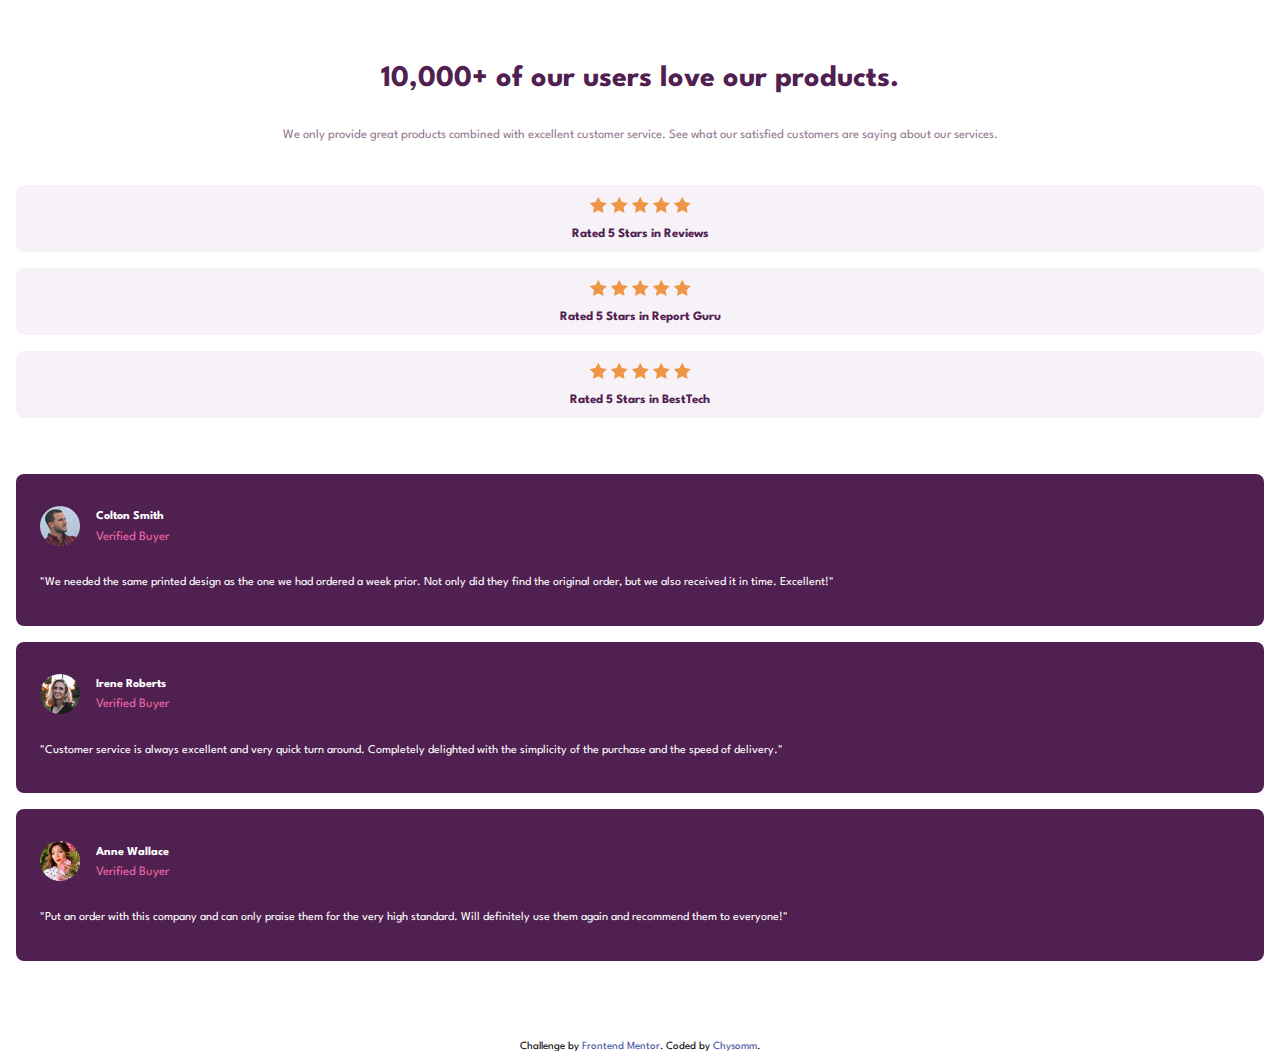
==== index.html @ 02b64020 "changes in directory" ====
<!DOCTYPE html>
<html lang="en">
  <head>
    <meta charset="UTF-8" />
    <meta name="viewport" content="width=device-width, initial-scale=1.0" />
    <!-- displays site properly based on user's device -->

    <link rel="preconnect" href="https://fonts.googleapis.com">
    <link rel="preconnect" href="https://fonts.gstatic.com" crossorigin>
    <link href="https://fonts.googleapis.com/css2?family=Spartan:wght@400;500;700&display=swap" rel="stylesheet">
    <link
      rel="icon"
      type="image/png"
      sizes="32x32"
      href="./images/favicon-32x32.png"
    />

    <title>Frontend Mentor | Social proof section</title>

    

    <link rel="stylesheet" href="./style.css">
  </head>
  <body>

    <div class="container">

    </div>

    <header>
      <h1>
        10,000+ of our users love our products.
      </h1>

      <p>
        We only provide great products combined with excellent customer service.
        See what our satisfied customers are saying about our services.
      </p>
    </header>

    <div class="rating-section">
      <div class="ratings">
        <img src="./images/icon-star.svg" alt="rating">
        <img src="./images/icon-star.svg" alt="rating">
        <img src="./images/icon-star.svg" alt="rating">
        <img src="./images/icon-star.svg" alt="rating">
        <img src="./images/icon-star.svg" alt="rating">
        <p> <b>
          Rated 5 Stars in Reviews
        </b></p>
      </div>
      <div class="ratings">
        <img src="./images/icon-star.svg" alt="rating">
        <img src="./images/icon-star.svg" alt="rating">
        <img src="./images/icon-star.svg" alt="rating">
        <img src="./images/icon-star.svg" alt="rating">
        <img src="./images/icon-star.svg" alt="rating">
        <p> <b>
          Rated 5 Stars in Report Guru
        </b></p>
      </div>
      <div class="ratings">
        <img src="./images/icon-star.svg" alt="rating">
        <img src="./images/icon-star.svg" alt="rating">
        <img src="./images/icon-star.svg" alt="rating">
        <img src="./images/icon-star.svg" alt="rating">
        <img src="./images/icon-star.svg" alt="rating">
        <p> <b>
          Rated 5 Stars in BestTech
        </b> </p>
      </div>
    </div>

    <main>

      <section>
        <header>
          <div class="texts">
            <h2>
              Colton Smith
            </h2>
            <p class="pinkish">
              Verified Buyer
            </p>
          </div>
          <div class="img-contain">
            <img src="./images/image-colton.jpg" alt="">
          </div>
        </header>
        <blockquote>
          "We needed the same printed design as the one we had ordered a week prior.
          Not only did they find the original order, but we also received it in time.
          Excellent!"
        </blockquote>
        
      </section>

      <section>
        <header>
          <div class="texts">
            <h2>
              Irene Roberts
            </h2>
            <p class="pinkish">
              Verified Buyer
            </p>
          </div>
          <div class="img-contain">
            <img src="./images/image-irene.jpg" alt="Irene">
          </div>
        </header>
        <blockquote>
          "Customer service is always excellent and very quick turn around. Completely
          delighted with the simplicity of the purchase and the speed of delivery."
        </blockquote>
      
      </section>

      <section>
        <header>
          <div class="texts">
            <h2>
              Anne Wallace
            </h2>
            <p class="pinkish">
              Verified Buyer
            </p>
          </div>
          <div class="img-contain">
            <img src="./images/image-anne.jpg" alt="Anne Wallace">
          </div>
        </header>
        <blockquote>
          "Put an order with this company and can only praise them for the very high
          standard. Will definitely use them again and recommend them to everyone!"
        </blockquote>
      
      </section>

      
    </main>

    <div class="attribution">
      Challenge by
      <a href="https://www.frontendmentor.io?ref=challenge" target="_blank"
        >Frontend Mentor</a
      >. Coded by <a href="#">Chysomm</a>.
    </div>
  </body>
</html>
---- style.css ----
/* Box sizing rules */
*,
*::before,
*::after {
  box-sizing: border-box;
}

/* Remove default margin */
body,
h1,
h2,
h3,
h4,
p,
figure,
blockquote,
dl,
dd {
  margin: 0;
}

/* Remove list styles on ul, ol elements with a list role, which suggests default styling will be removed */
ul[role="list"],
ol[role="list"] {
  list-style: none;
}

/* Set core root defaults */
html:focus-within {
  scroll-behavior: smooth;
}

/* Set core body defaults */
body {
  min-height: 100vh;
  text-rendering: optimizeSpeed;
  font-family: "Spartan", sans-serif;
  max-width: 100%;
  text-align: center;
  padding: 4rem 1rem 0;
  font-size: 15px;
}

/* A elements that don't have a class get default styles */
a:not([class]) {
  text-decoration-skip-ink: auto;
}
a {
  text-decoration: none;
  color: inherit;
}

/* Inherit fonts for inputs and buttons */
input,
button,
textarea,
select {
  font: inherit;
}

/* Remove all animations, transitions and smooth scroll for people that prefer not to see them */
@media (prefers-reduced-motion: reduce) {
  html:focus-within {
    scroll-behavior: auto;
  }

  *,
  *::before,
  *::after {
    animation-duration: 0.01ms !important;
    animation-iteration-count: 1 !important;
    transition-duration: 0.01ms !important;
    scroll-behavior: auto !important;
  }
}

header h1 {
  color: hsl(300, 43%, 22%);
  font-weight: 700;
  line-height: 1;
}

header p {
  color: hsl(303, 10%, 53%);
  padding: 2rem 0;
  font-size: 0.8rem;
  line-height: 1.5;
}

.rating-section {
  display: flex;
  flex-direction: column;
}

.ratings {
  margin: 0.5rem 0;
  padding: 0.75rem;
  background-color: hsl(300, 24%, 96%);
  border-radius: 0.5rem;
}

.ratings p {
  padding-top: 0.75rem;
  color: hsl(300, 43%, 22%);
  font-weight: 500;
  font-size: 0.8rem;
}

main {
  padding-top: 2rem;
}

main section {
  background-color: hsl(300, 43%, 22%);
  padding: 2rem 1.5rem;
  color: hsl(0, 0%, 100%);
  margin: 1rem 0;
  border-radius: 0.5rem;
  text-align: left;
}

main section header {
  display: flex;
  flex-direction: row-reverse;
  justify-content: flex-end;
  align-items: center;
  font-size: 0.5rem;
}

.texts {
  margin-left: 1rem;
  line-height: 1.7;
}

.pinkish {
  color: hsl(333, 80%, 67%);
  padding: 0;
}

.img-contain img {
  border-radius: 50%;
  max-width: 2.5rem;
}

blockquote {
  font-size: 0.75rem;
  line-height: 1.8;
  padding-top: 1.5rem;
}

.attribution {
  margin-top: 5rem;
  font-size: 11px;
  text-align: center;
}
.attribution a {
  color: hsl(228, 45%, 44%);
}
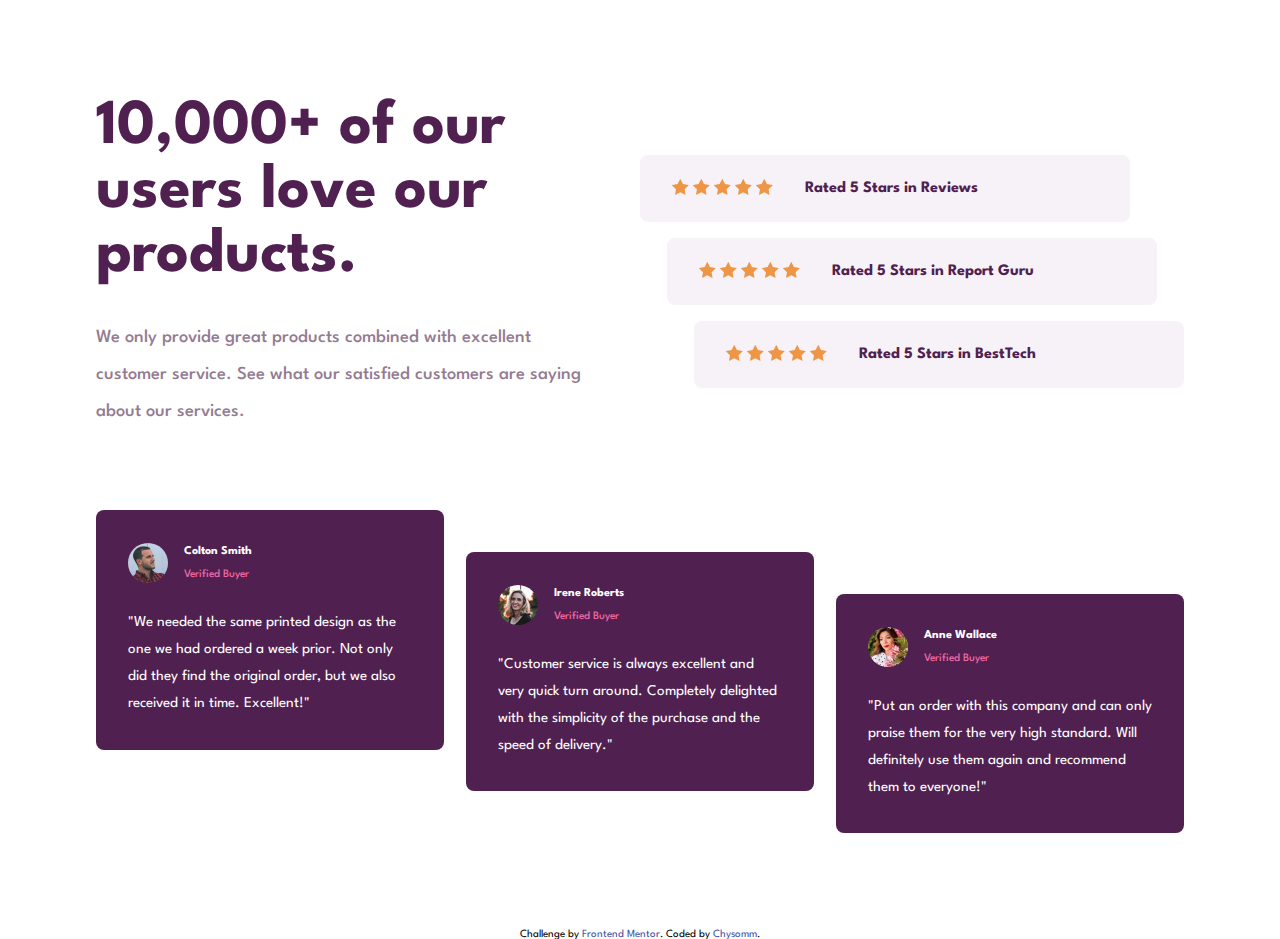
==== commit 1ffd295e: "version 1" ====
--- a/index.html
+++ b/index.html
@@ -24,52 +24,59 @@
   <body>
 
     <div class="container">
-
+      <header>
+        <h1>
+          10,000+ of our users love our products.
+        </h1>
+      
+        <p>
+          We only provide great products combined with excellent customer service.
+          See what our satisfied customers are saying about our services.
+        </p>
+      </header>
+      
+      <div class="rating-section">
+        <div class="ratings">
+          <div>
+            <img src="./images/icon-star.svg" alt="rating">
+            <img src="./images/icon-star.svg" alt="rating">
+            <img src="./images/icon-star.svg" alt="rating">
+            <img src="./images/icon-star.svg" alt="rating">
+            <img src="./images/icon-star.svg" alt="rating">
+          </div>
+          
+          <p> <b>
+              Rated 5 Stars in Reviews
+            </b></p>
+        </div>
+        <div class="ratings">
+          <div>
+            <img src="./images/icon-star.svg" alt="rating">
+            <img src="./images/icon-star.svg" alt="rating">
+            <img src="./images/icon-star.svg" alt="rating">
+            <img src="./images/icon-star.svg" alt="rating">
+            <img src="./images/icon-star.svg" alt="rating">
+          </div>
+          <p> <b>
+              Rated 5 Stars in Report Guru
+            </b></p>
+        </div>
+        <div class="ratings">
+          <div>
+            <img src="./images/icon-star.svg" alt="rating">
+            <img src="./images/icon-star.svg" alt="rating">
+            <img src="./images/icon-star.svg" alt="rating">
+            <img src="./images/icon-star.svg" alt="rating">
+            <img src="./images/icon-star.svg" alt="rating">
+          </div>
+          <p> <b>
+              Rated 5 Stars in BestTech
+            </b> </p>
+        </div>
+      </div>
     </div>
 
-    <header>
-      <h1>
-        10,000+ of our users love our products.
-      </h1>
-
-      <p>
-        We only provide great products combined with excellent customer service.
-        See what our satisfied customers are saying about our services.
-      </p>
-    </header>
-
-    <div class="rating-section">
-      <div class="ratings">
-        <img src="./images/icon-star.svg" alt="rating">
-        <img src="./images/icon-star.svg" alt="rating">
-        <img src="./images/icon-star.svg" alt="rating">
-        <img src="./images/icon-star.svg" alt="rating">
-        <img src="./images/icon-star.svg" alt="rating">
-        <p> <b>
-          Rated 5 Stars in Reviews
-        </b></p>
-      </div>
-      <div class="ratings">
-        <img src="./images/icon-star.svg" alt="rating">
-        <img src="./images/icon-star.svg" alt="rating">
-        <img src="./images/icon-star.svg" alt="rating">
-        <img src="./images/icon-star.svg" alt="rating">
-        <img src="./images/icon-star.svg" alt="rating">
-        <p> <b>
-          Rated 5 Stars in Report Guru
-        </b></p>
-      </div>
-      <div class="ratings">
-        <img src="./images/icon-star.svg" alt="rating">
-        <img src="./images/icon-star.svg" alt="rating">
-        <img src="./images/icon-star.svg" alt="rating">
-        <img src="./images/icon-star.svg" alt="rating">
-        <img src="./images/icon-star.svg" alt="rating">
-        <p> <b>
-          Rated 5 Stars in BestTech
-        </b> </p>
-      </div>
-    </div>
+    
 
     <main>
 
--- a/style.css
+++ b/style.css
@@ -78,12 +78,14 @@
   color: hsl(300, 43%, 22%);
   font-weight: 700;
   line-height: 1;
+  font-size: 2rem;
 }
 
 header p {
   color: hsl(303, 10%, 53%);
+  font-weight: 500;
   padding: 2rem 0;
-  font-size: 0.8rem;
+  font-size: 0.85rem;
   line-height: 1.5;
 }
 
@@ -93,7 +95,7 @@
 }
 
 .ratings {
-  margin: 0.5rem 0;
+  margin-bottom: 1rem;
   padding: 0.75rem;
   background-color: hsl(300, 24%, 96%);
   border-radius: 0.5rem;
@@ -108,11 +110,13 @@
 
 main {
   padding-top: 2rem;
+  display: flex;
+  flex-direction: column;
 }
 
 main section {
   background-color: hsl(300, 43%, 22%);
-  padding: 2rem 1.5rem;
+  padding: 2rem;
   color: hsl(0, 0%, 100%);
   margin: 1rem 0;
   border-radius: 0.5rem;
@@ -135,6 +139,7 @@
 .pinkish {
   color: hsl(333, 80%, 67%);
   padding: 0;
+  font-size: 0.7rem;
 }
 
 .img-contain img {
@@ -156,3 +161,74 @@
 .attribution a {
   color: hsl(228, 45%, 44%);
 }
+
+@media screen and (min-width: 800px) {
+  body {
+    padding: 6rem;
+    padding-bottom: 0;
+  }
+  .container {
+    display: flex;
+    justify-content: space-between;
+  }
+  .container header {
+    width: 45%;
+  }
+  .container header {
+    text-align: left;
+  }
+  header h1 {
+    font-size: 4rem;
+  }
+  header p {
+    font-size: 1.15rem;
+    line-height: 2;
+  }
+  .rating-section {
+    display: flex;
+    justify-content: center;
+    align-items: flex-start;
+    width: 50%;
+    gap: 1;
+  }
+  .ratings {
+    display: flex;
+    justify-content: flex-start;
+    align-items: center;
+    padding: 1.5rem 2rem;
+    width: 90%;
+    align-self: flex-end;
+  }
+  .ratings p {
+    padding-top: 0;
+    padding-left: 2rem;
+    font-size: 1rem;
+  }
+  .ratings:first-of-type {
+    align-self: flex-start;
+  }
+  .ratings:nth-of-type(2) {
+    align-self: center;
+  }
+  main {
+    flex-direction: row;
+    justify-content: space-between;
+    align-content: center;
+    align-items: center;
+    min-height: 43vh;
+  }
+  main section {
+    flex: 1 1 0;
+    max-width: 32%;
+    height: 90%;
+  }
+  blockquote {
+    font-size: 0.94rem;
+  }
+  main section:first-of-type {
+    align-self: flex-start;
+  }
+  main section:last-of-type {
+    align-self: flex-end;
+  }
+}
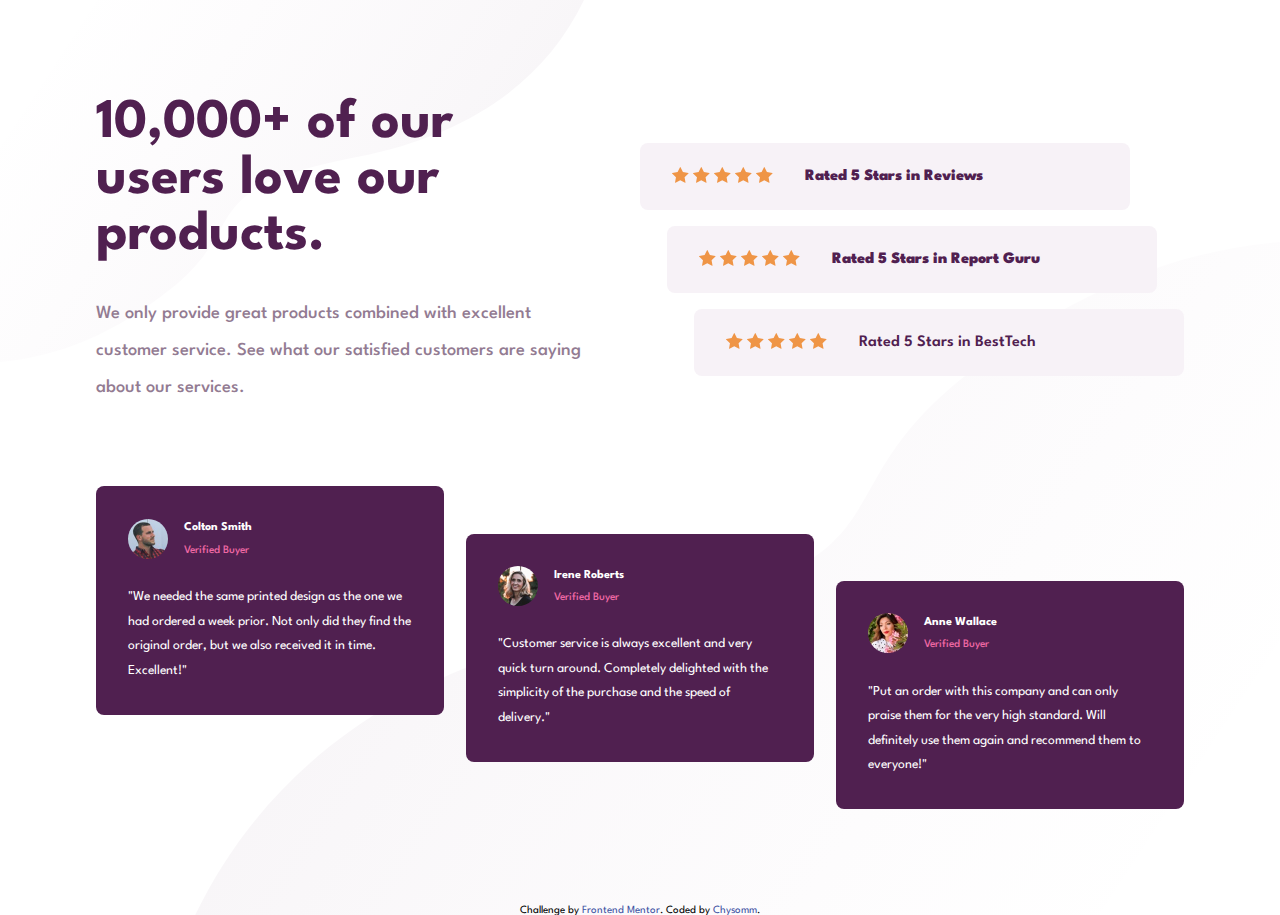
==== commit b35c5eb2: "version 1.1 removed alt texts and added aria-hidden true. also removed <b> in <p>" ====
--- a/index.html
+++ b/index.html
@@ -38,11 +38,11 @@
       <div class="rating-section">
         <div class="ratings">
           <div>
-            <img src="./images/icon-star.svg" alt="rating">
-            <img src="./images/icon-star.svg" alt="rating">
-            <img src="./images/icon-star.svg" alt="rating">
-            <img src="./images/icon-star.svg" alt="rating">
-            <img src="./images/icon-star.svg" alt="rating">
+            <img src="./images/icon-star.svg" alt="" aria-hidden="true">
+            <img src="./images/icon-star.svg" alt="" aria-hidden="true">
+            <img src="./images/icon-star.svg" alt="" aria-hidden="true">
+            <img src="./images/icon-star.svg" alt="" aria-hidden="true">
+            <img src="./images/icon-star.svg" alt="" aria-hidden="true">
           </div>
           
           <p> <b>
@@ -51,11 +51,11 @@
         </div>
         <div class="ratings">
           <div>
-            <img src="./images/icon-star.svg" alt="rating">
-            <img src="./images/icon-star.svg" alt="rating">
-            <img src="./images/icon-star.svg" alt="rating">
-            <img src="./images/icon-star.svg" alt="rating">
-            <img src="./images/icon-star.svg" alt="rating">
+            <img src="./images/icon-star.svg" aria-hidden="true" alt="">
+            <img src="./images/icon-star.svg" aria-hidden="true" alt="">
+            <img src="./images/icon-star.svg" aria-hidden="true" alt="">
+            <img src="./images/icon-star.svg" aria-hidden="true" alt="">
+            <img src="./images/icon-star.svg" aria-hidden="true" alt="">
           </div>
           <p> <b>
               Rated 5 Stars in Report Guru
@@ -63,15 +63,15 @@
         </div>
         <div class="ratings">
           <div>
-            <img src="./images/icon-star.svg" alt="rating">
-            <img src="./images/icon-star.svg" alt="rating">
-            <img src="./images/icon-star.svg" alt="rating">
-            <img src="./images/icon-star.svg" alt="rating">
-            <img src="./images/icon-star.svg" alt="rating">
+            <img src="./images/icon-star.svg" aria-hidden="true" alt="">
+            <img src="./images/icon-star.svg" aria-hidden="true" alt="">
+            <img src="./images/icon-star.svg" aria-hidden="true" alt="">
+            <img src="./images/icon-star.svg" aria-hidden="true" alt="">
+            <img src="./images/icon-star.svg" aria-hidden="true" alt="">
           </div>
-          <p> <b>
+          <p>
               Rated 5 Stars in BestTech
-            </b> </p>
+           </p>
         </div>
       </div>
     </div>
--- a/style.css
+++ b/style.css
@@ -39,6 +39,10 @@
   text-align: center;
   padding: 4rem 1rem 0;
   font-size: 15px;
+  background-image: url(./images/bg-pattern-bottom-mobile.svg),
+    url(./images/bg-pattern-top-mobile.svg);
+  background-position: right bottom, left top;
+  background-repeat: no-repeat, no-repeat;
 }
 
 /* A elements that don't have a class get default styles */
@@ -104,7 +108,7 @@
 .ratings p {
   padding-top: 0.75rem;
   color: hsl(300, 43%, 22%);
-  font-weight: 500;
+  font-weight: 600;
   font-size: 0.8rem;
 }
 
@@ -166,6 +170,11 @@
   body {
     padding: 6rem;
     padding-bottom: 0;
+    max-width: 1440px;
+    background-image: url(./images/bg-pattern-bottom-desktop.svg),
+      url(./images/bg-pattern-top-desktop.svg);
+    background-position: right bottom, left top;
+    background-repeat: no-repeat, no-repeat;
   }
   .container {
     display: flex;
@@ -178,7 +187,7 @@
     text-align: left;
   }
   header h1 {
-    font-size: 4rem;
+    font-size: 3.5rem;
   }
   header p {
     font-size: 1.15rem;
@@ -223,7 +232,7 @@
     height: 90%;
   }
   blockquote {
-    font-size: 0.94rem;
+    font-size: 0.85rem;
   }
   main section:first-of-type {
     align-self: flex-start;
